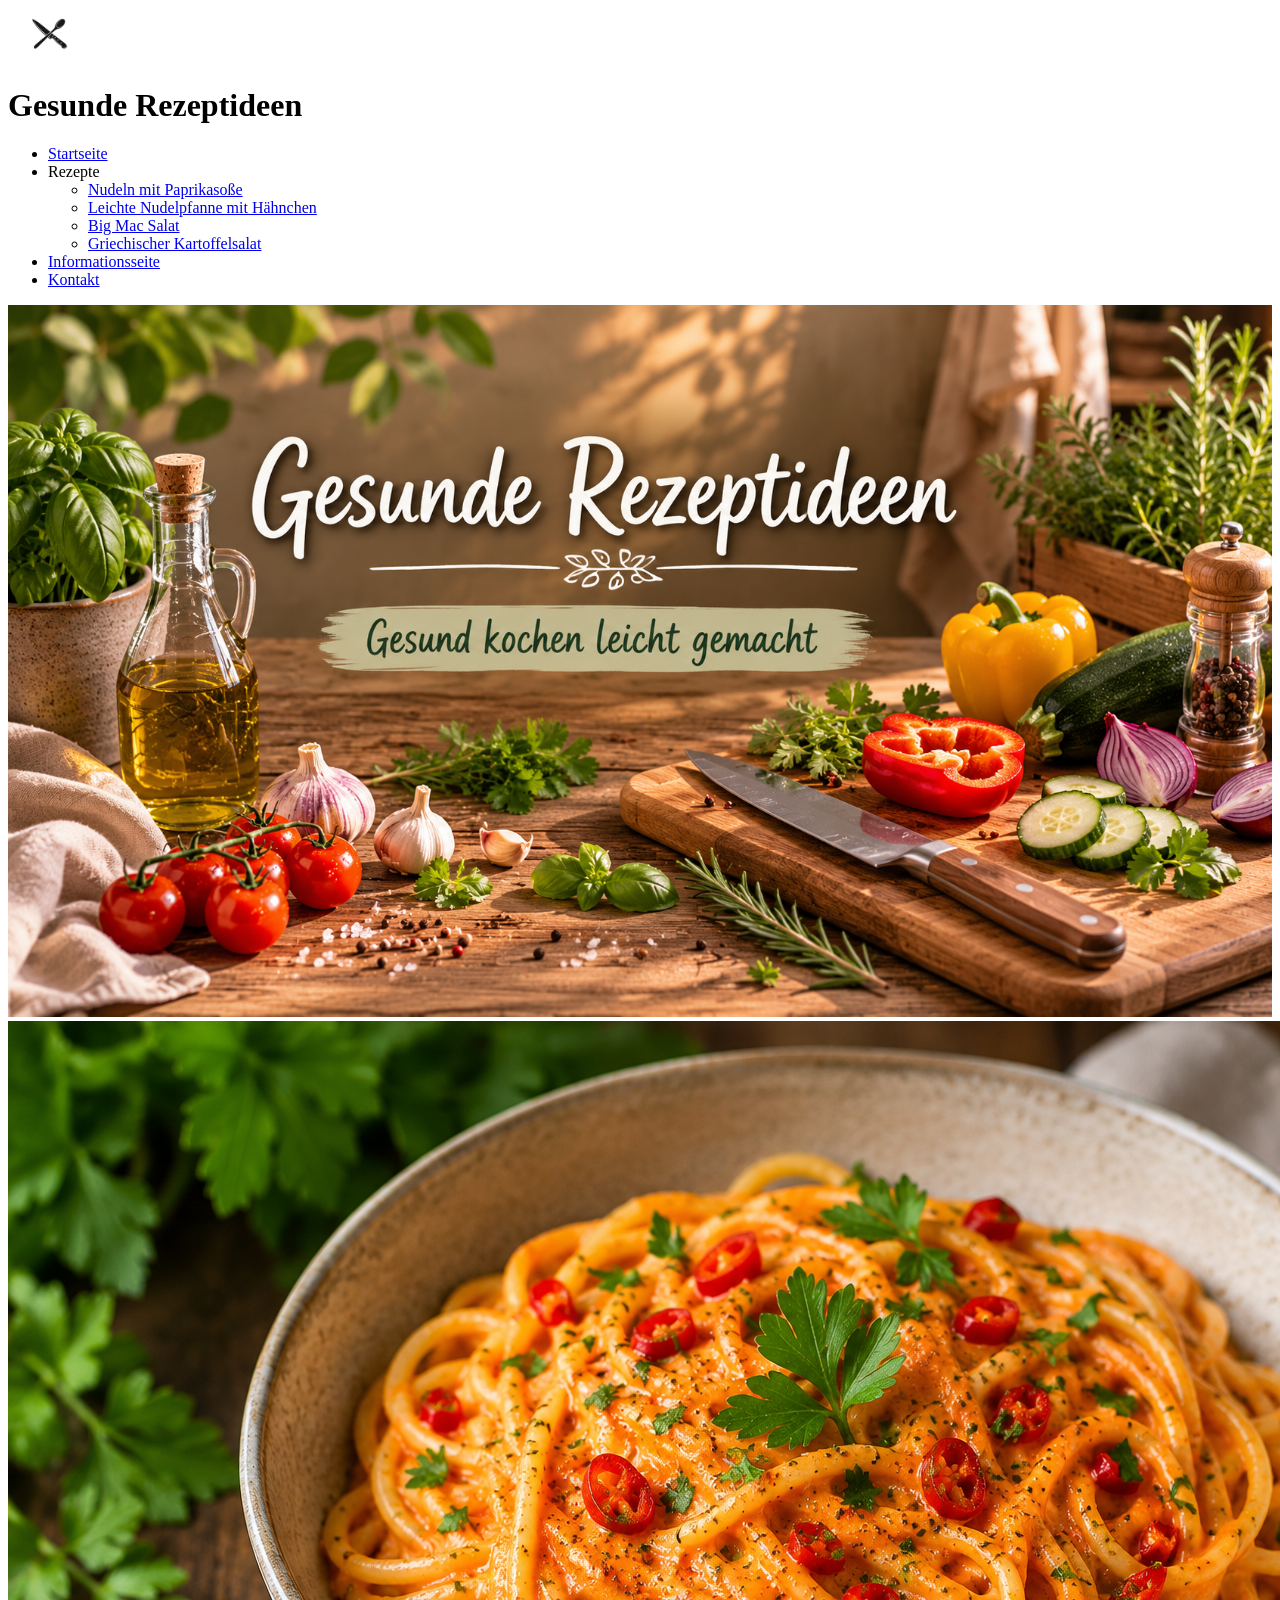
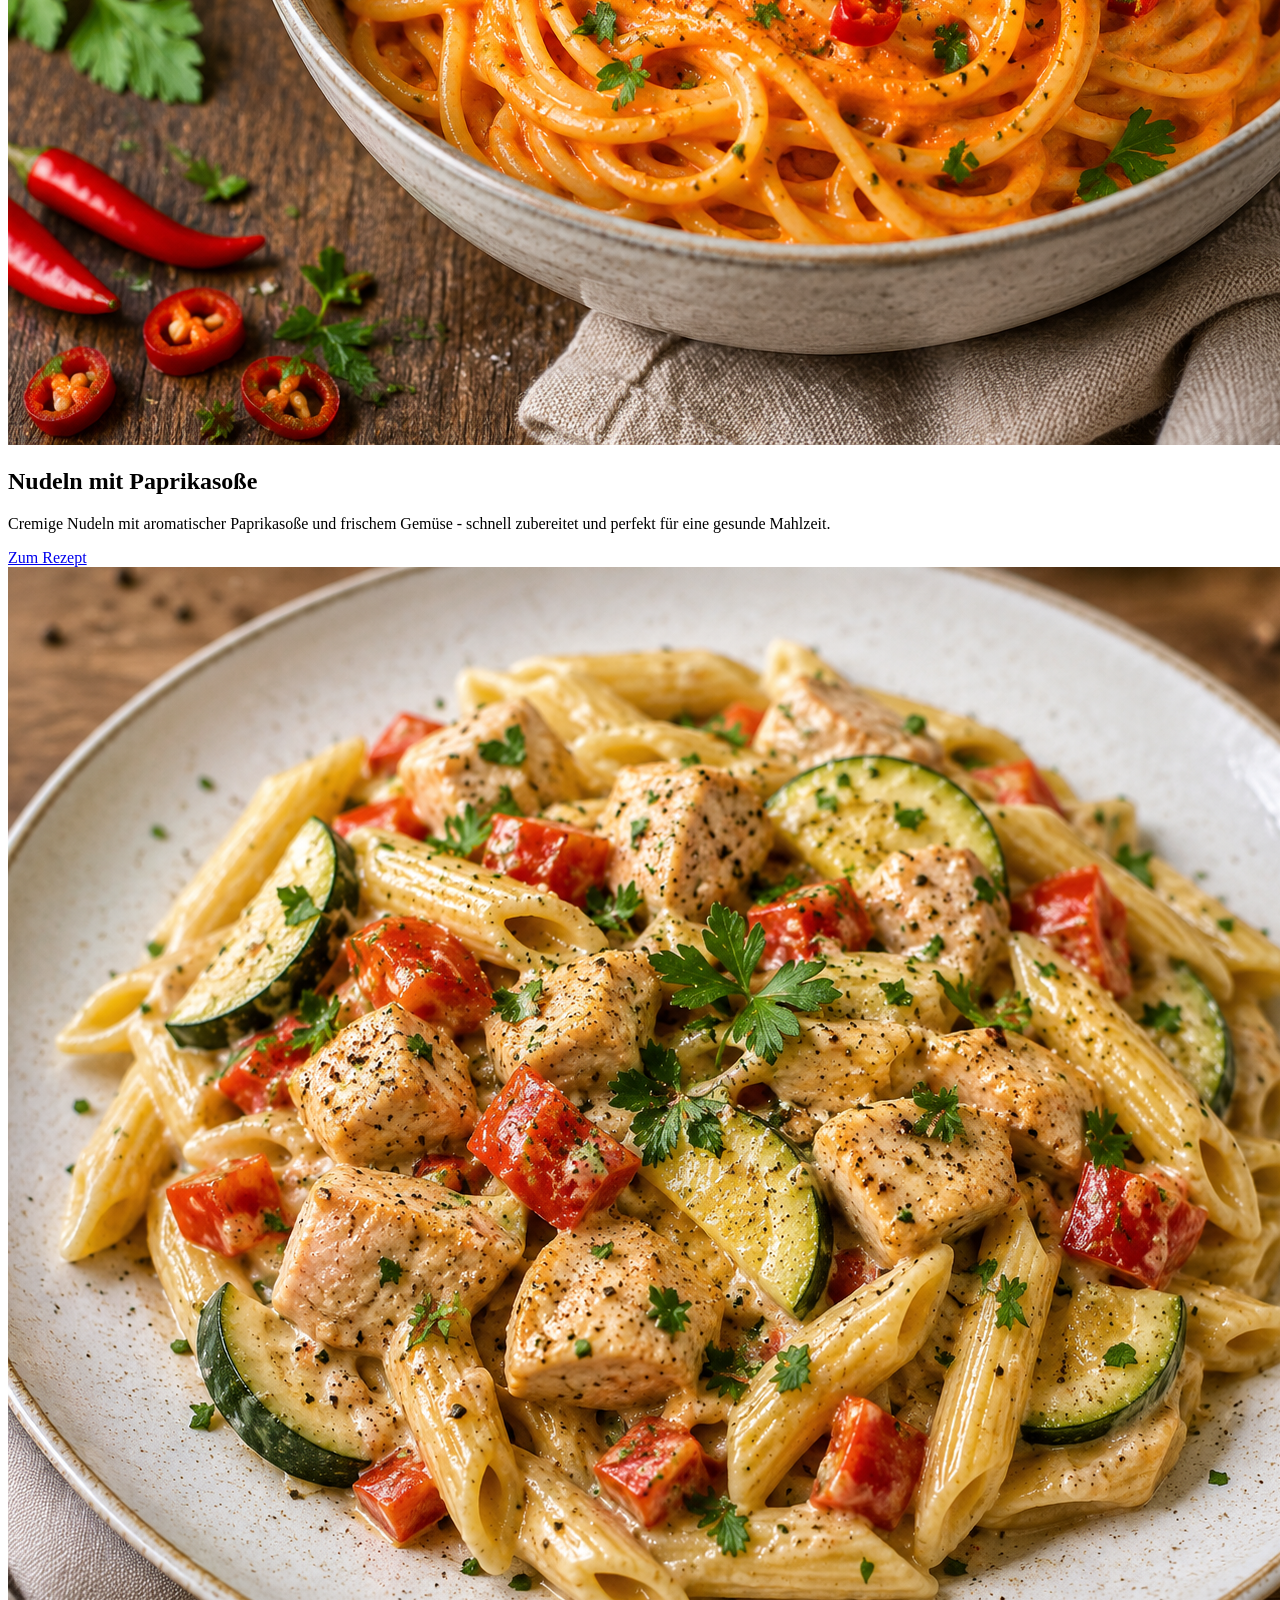
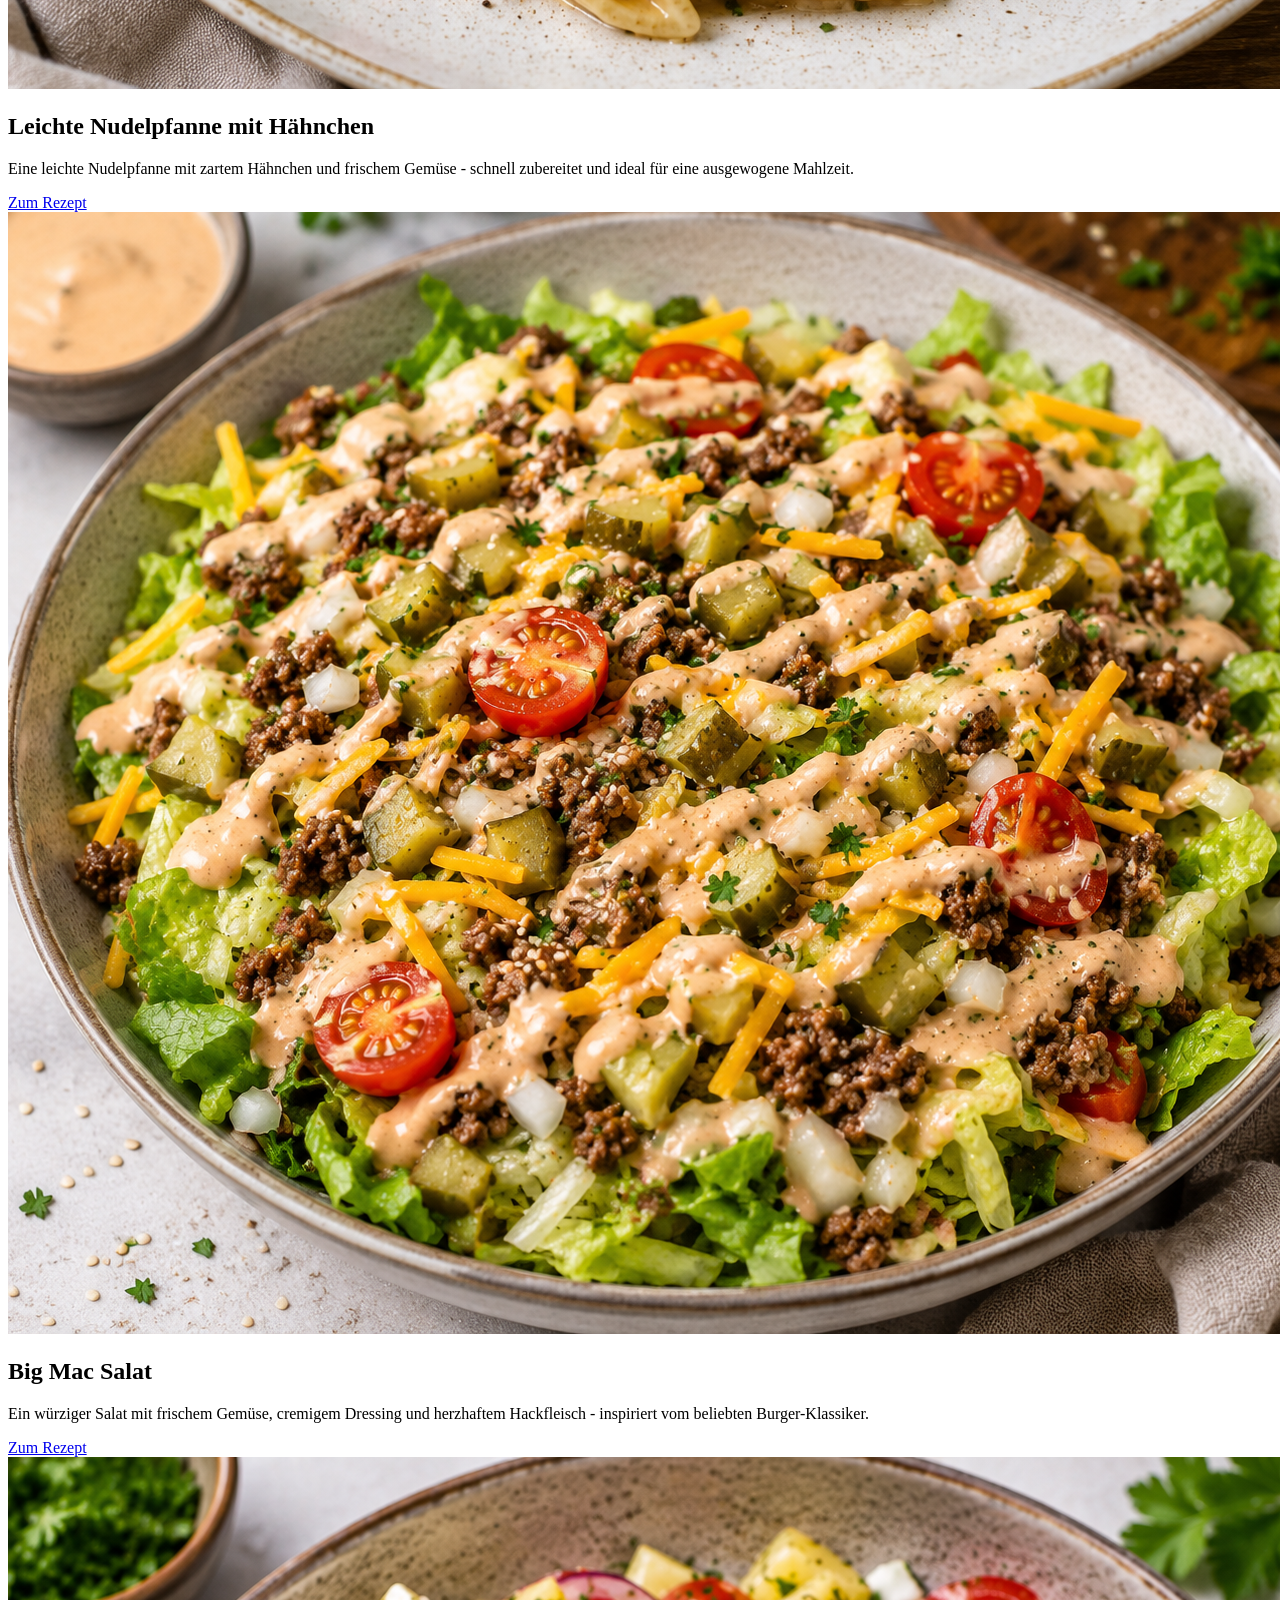
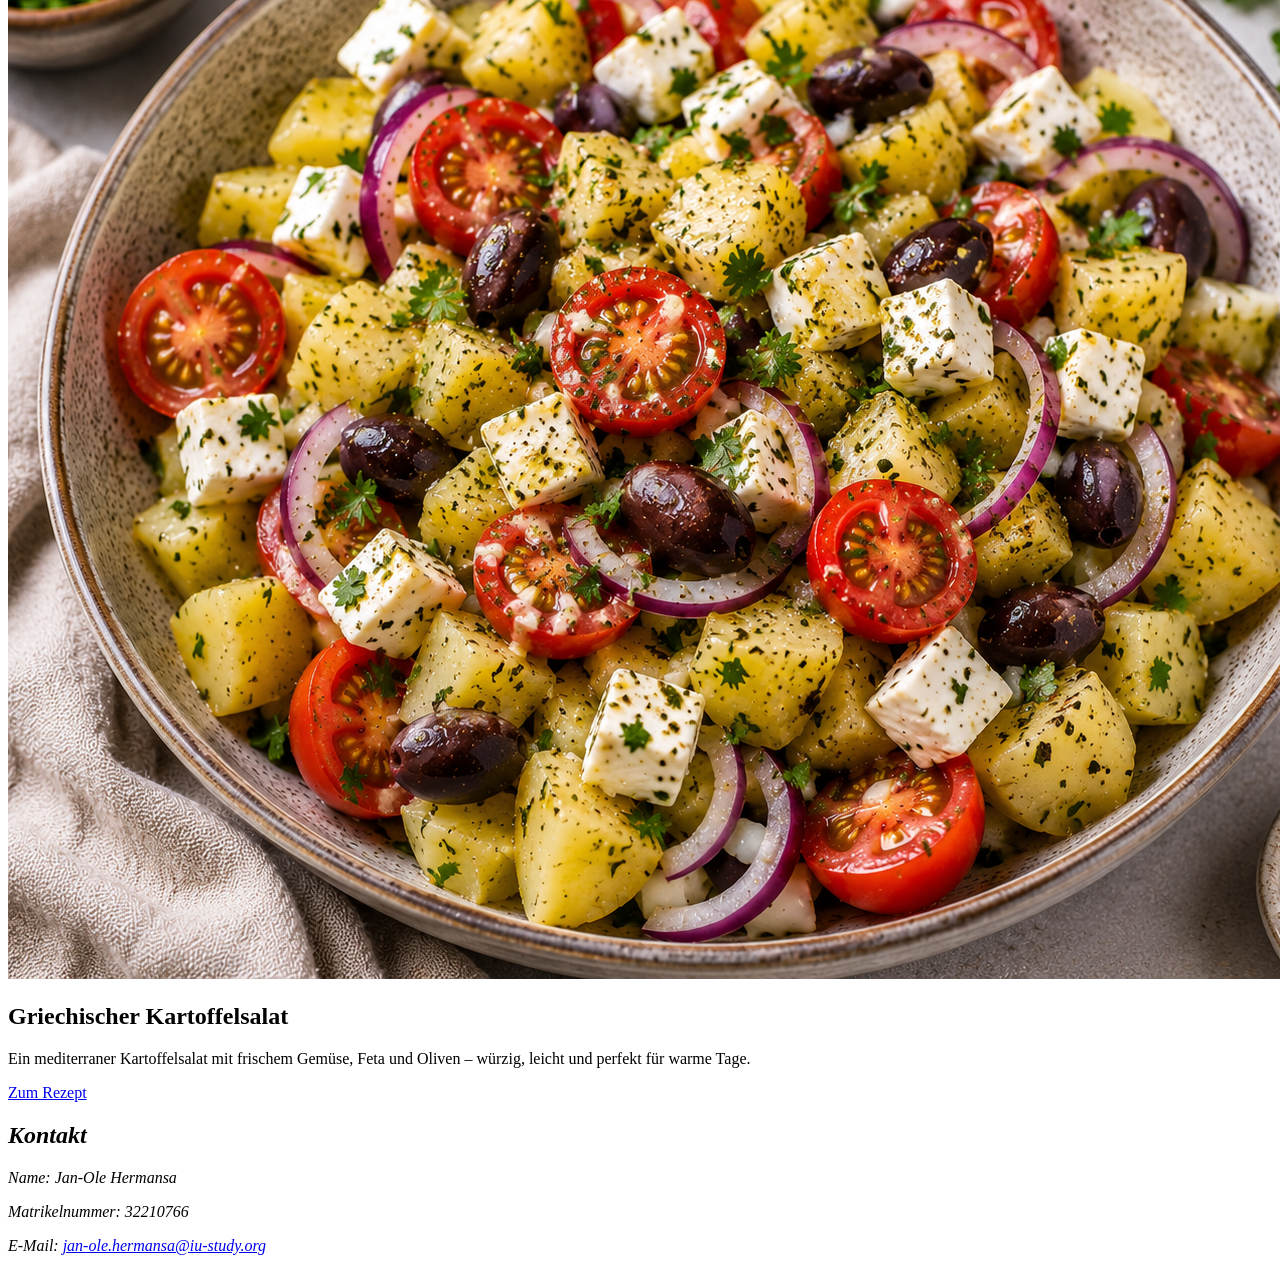
==== index.html @ 97a314fa "Add class "hero" to the hero section for improved styling" ====
<!DOCTYPE html>
<html lang="de">
<head>
    <meta charset="UTF-8">
    <meta name="viewport" content="width=device-width, initial-scale=1.0">
    <title>Gesunde Rezeptideen</title>
    <script src="js/script.js" defer></script>
</head>
<body>
    <header>
        
        
    </header>

    <main>
        <section class="hero">
            <img src="images/hero-image.png" alt="Banner Gesunde Rezeptideen" width="100%">
        </section>

        <section id="rezeptkarten">

            <article>
                <img src="images/rezeptbild_1.png" alt="Bild zu Nudeln mit Paprikasoße">
                <h2>Nudeln mit Paprikasoße</h2>

                <p>
                    Cremige Nudeln mit aromatischer Paprikasoße und frischem Gemüse - schnell zubereitet und perfekt für eine gesunde Mahlzeit.
                </p>

                <a href="../Rezeptseiten/rezept_1.html">
                    Zum Rezept
                </a>
            </article>

            <article>
                <img src="images/rezeptbild_2.png" alt="Bild zu Leichte Nudelpfanne mit Hähnchen">
                <h2>Leichte Nudelpfanne mit Hähnchen</h2>

                <p>
                    Eine leichte Nudelpfanne mit zartem Hähnchen und frischem Gemüse - schnell zubereitet und ideal für eine ausgewogene Mahlzeit.
                </p>

                <a href="../Rezeptseiten/rezept_2.html">
                    Zum Rezept
                </a>
            </article>

            <article>
                <img src="images/rezeptbild_3.png" alt="Bild zu Big Mac Salat">
                <h2>Big Mac Salat</h2>

                <p>
                    Ein würziger Salat mit frischem Gemüse, cremigem Dressing und herzhaftem Hackfleisch - inspiriert vom beliebten Burger-Klassiker.
                </p>

                <a href="../Rezeptseiten/rezept_3.html">
                    Zum Rezept
                </a>
            </article>

            <article>
                <img src="images/rezeptbild_4.png" alt="Bild zu Griechischer Kartoffelsalat">
                <h2>Griechischer Kartoffelsalat</h2>

                <p>
                    Ein mediterraner Kartoffelsalat mit frischem Gemüse, Feta und Oliven – würzig, leicht und perfekt für warme Tage.
                </p>

                <a href="../Rezeptseiten/rezept_4.html">
                    Zum Rezept
                </a>
            </article>
            
        </section>
    </main>

    <footer>
    </footer>
</body>
</html>
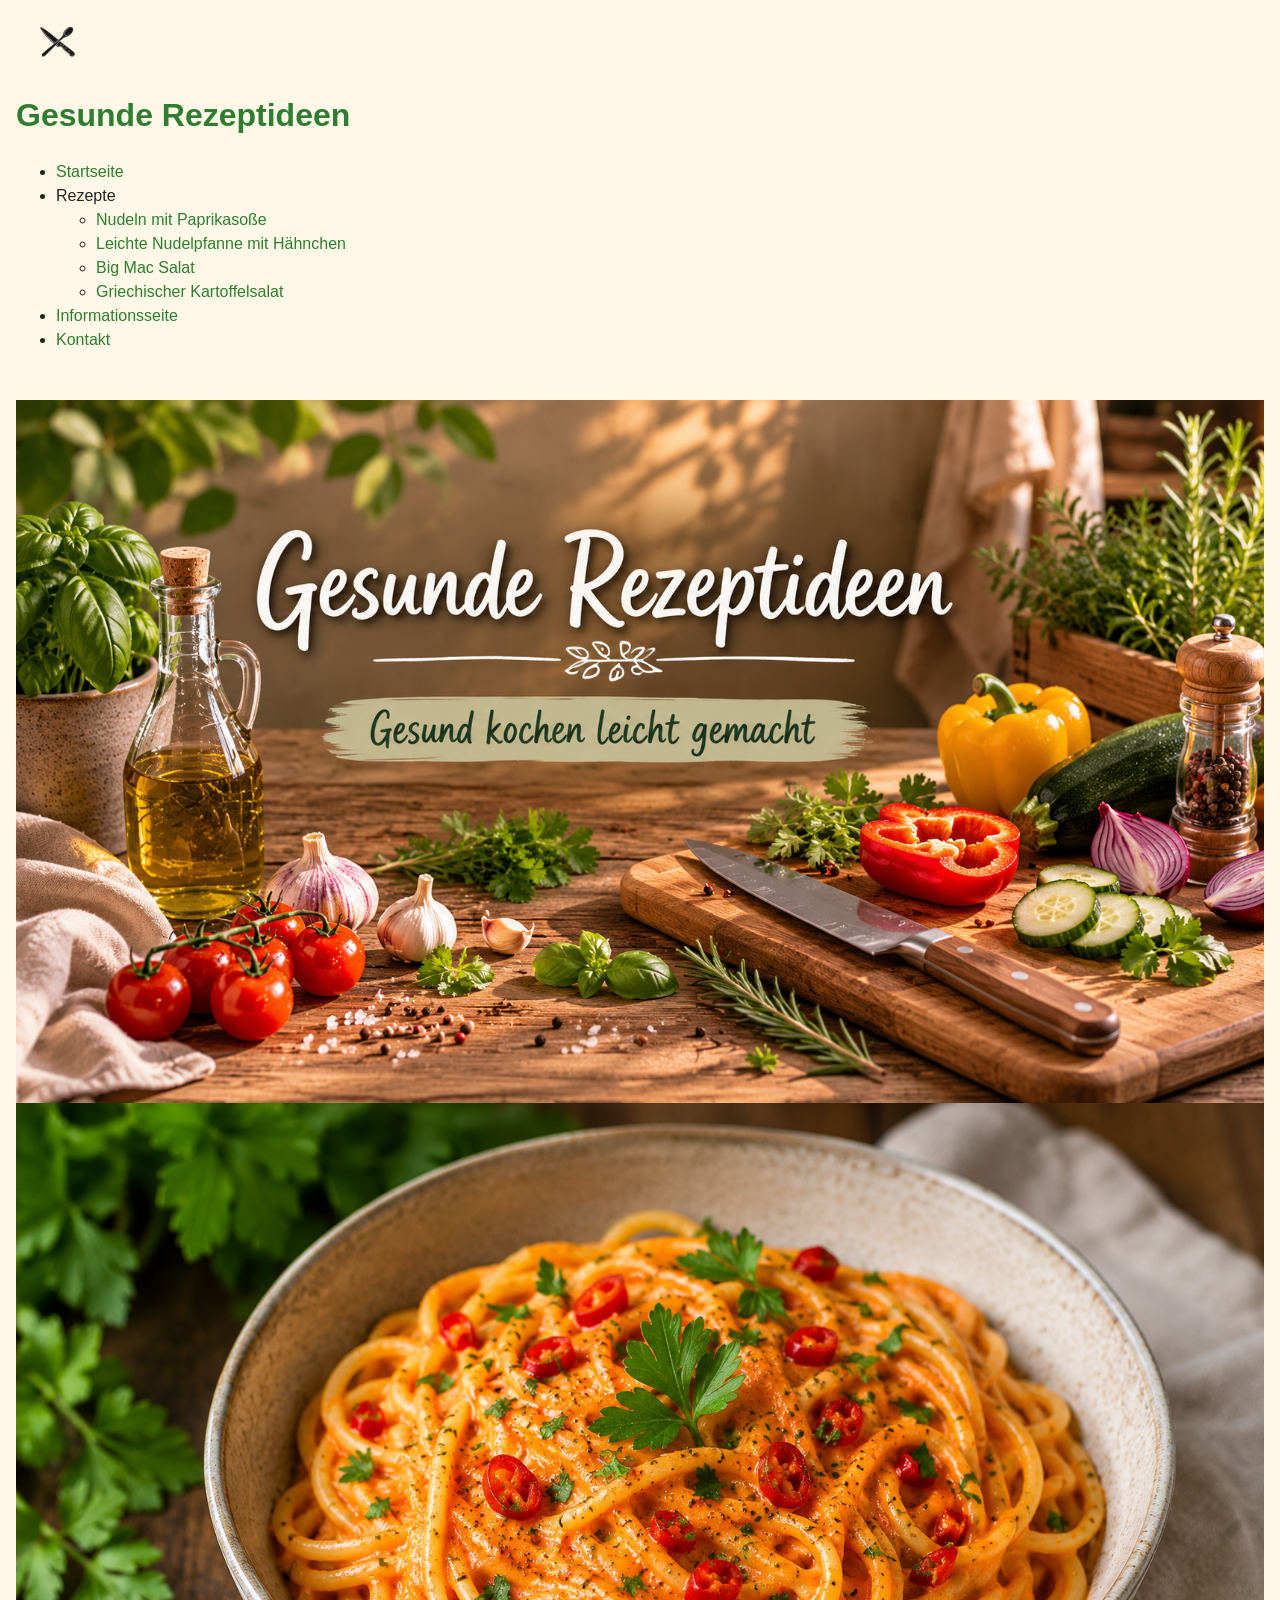
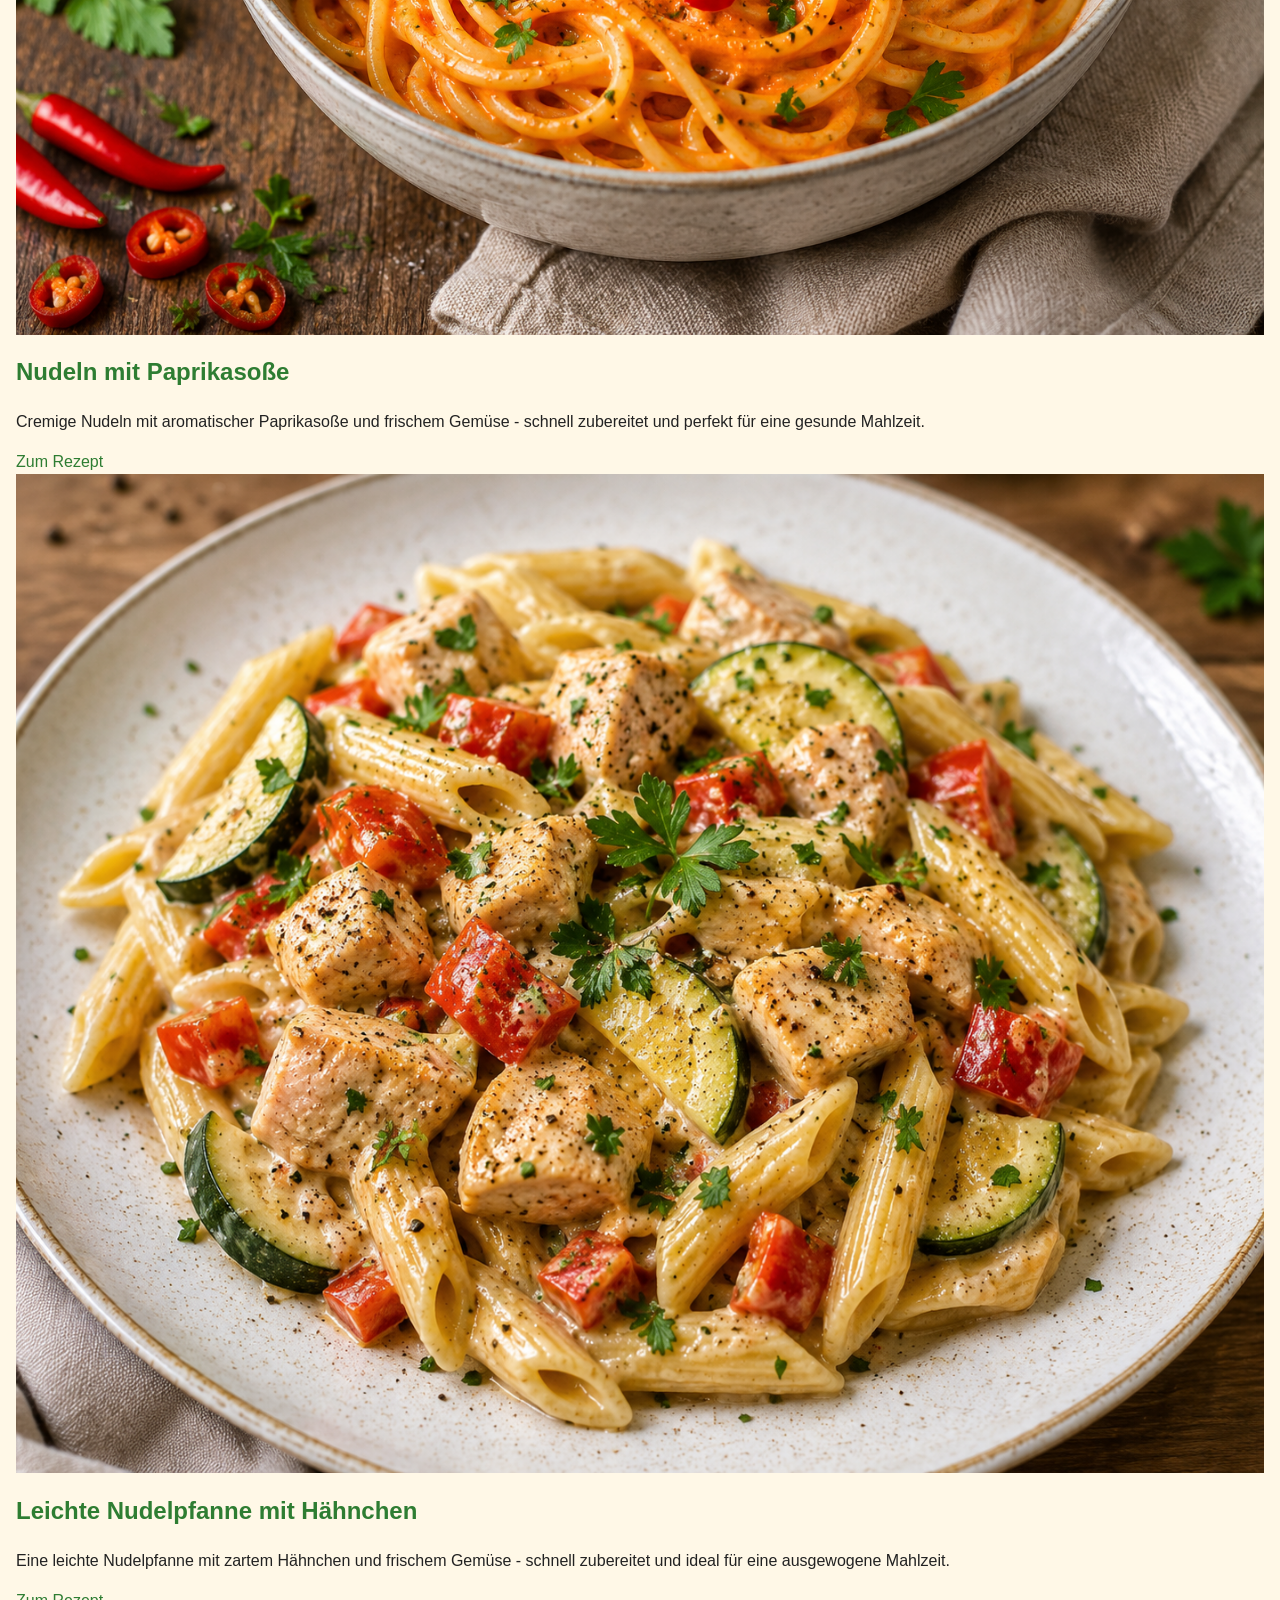
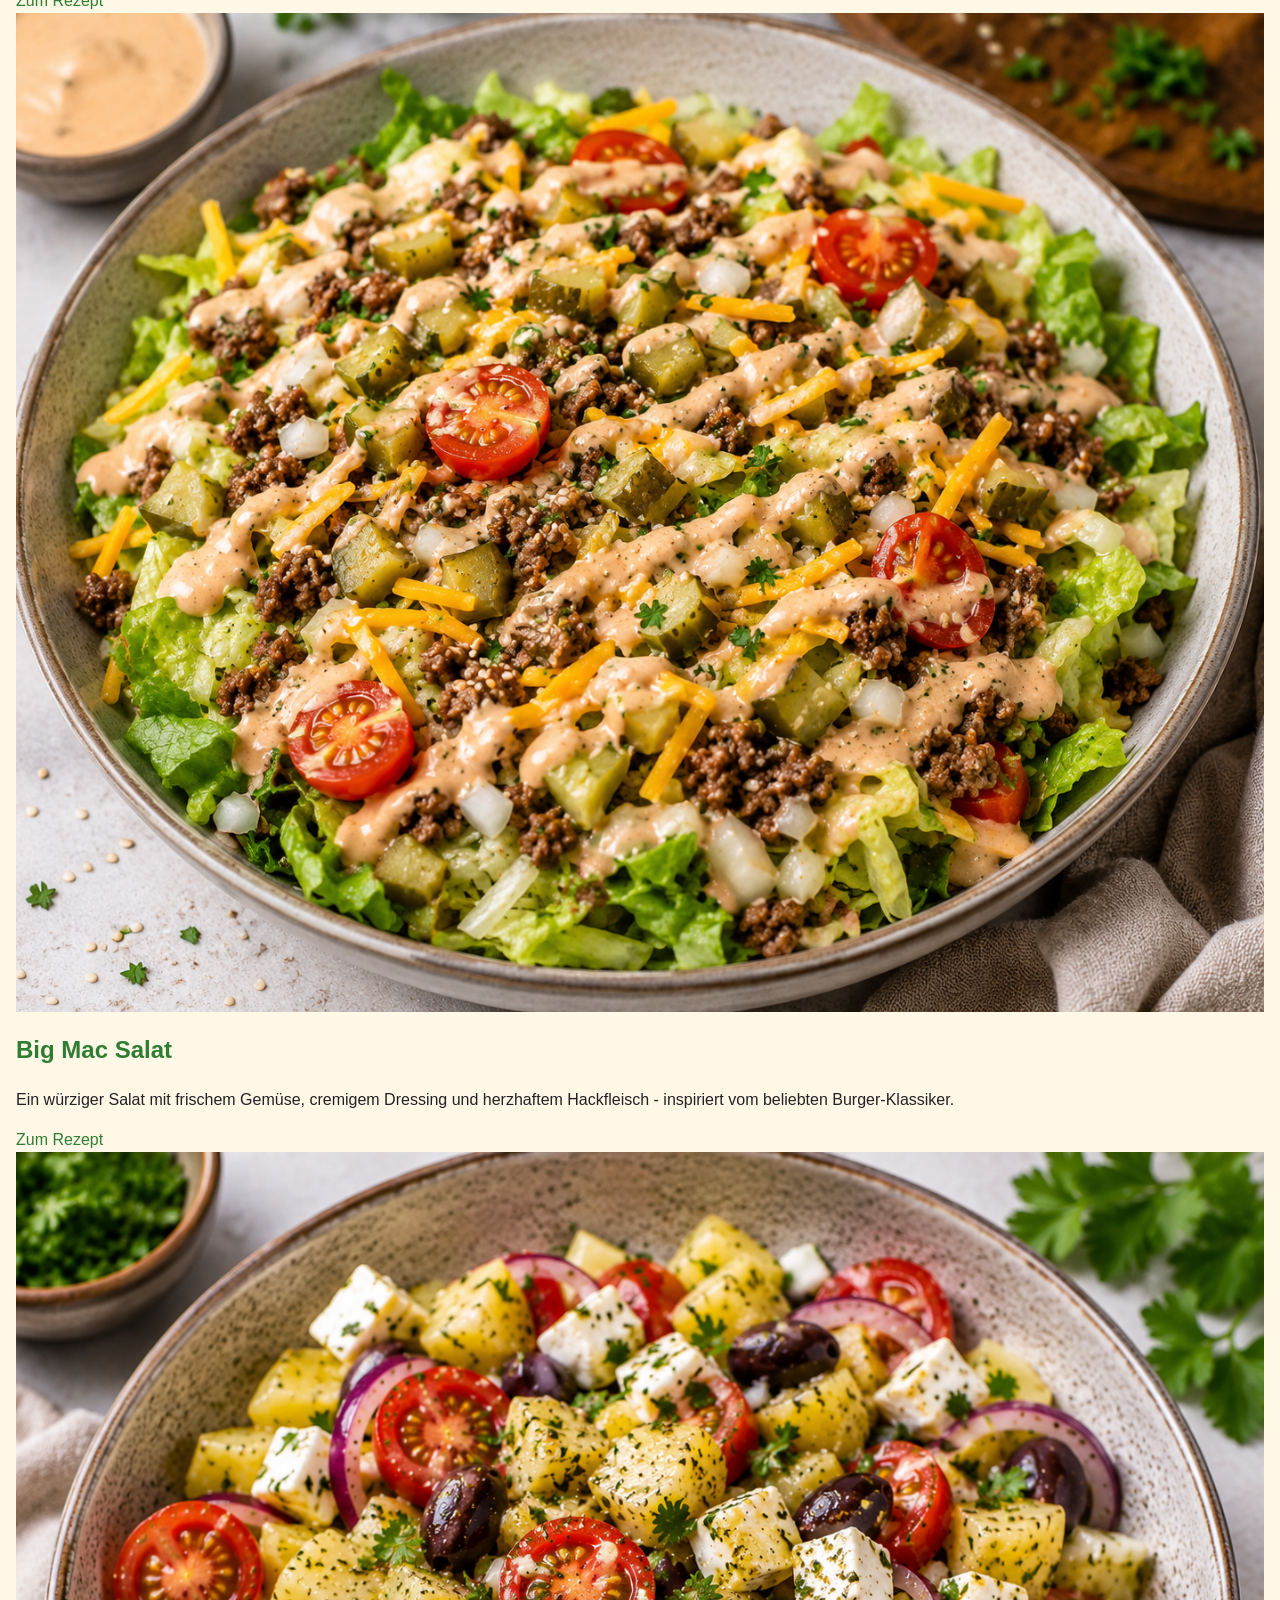
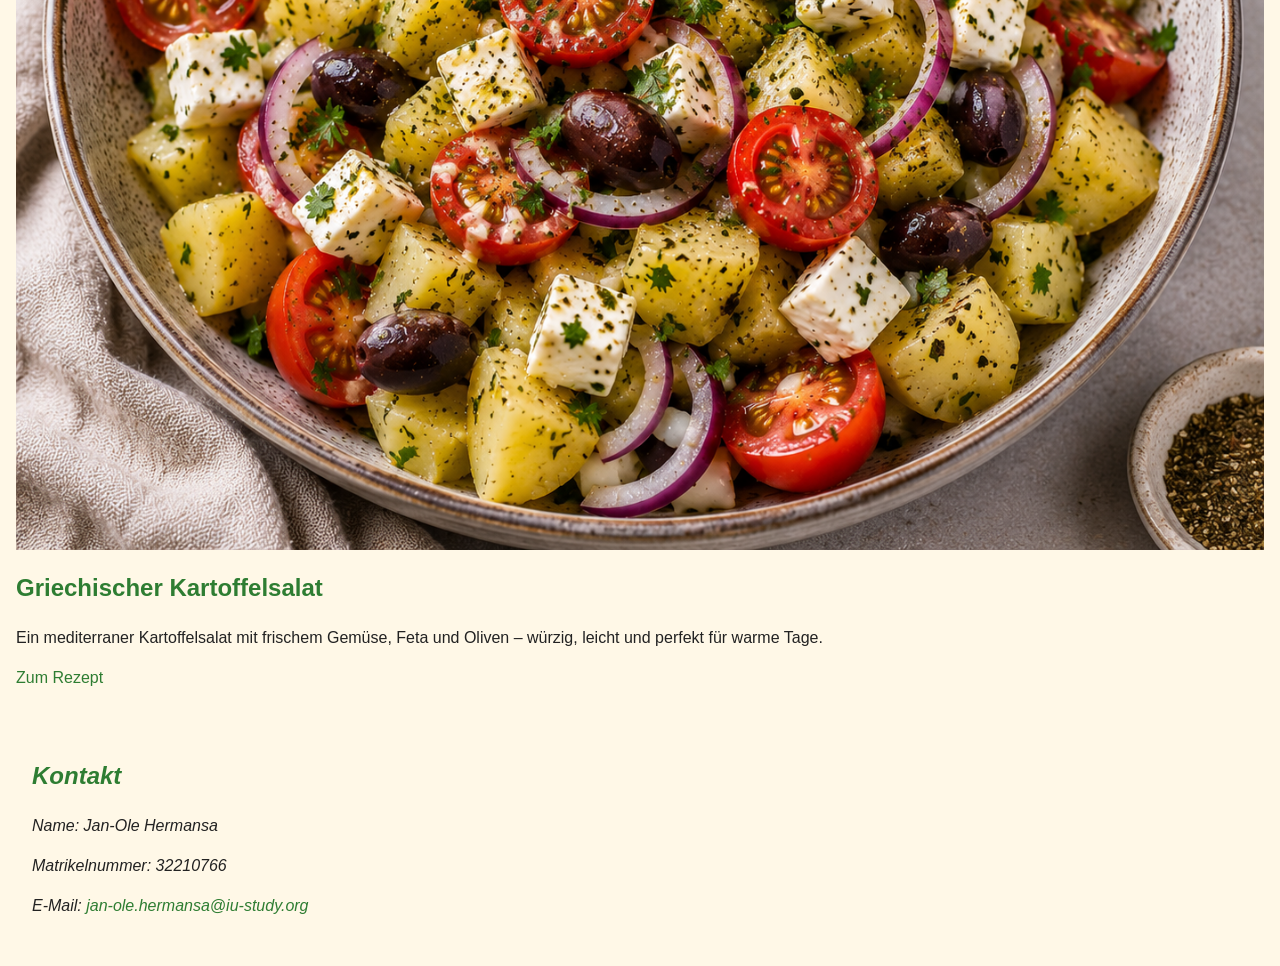
==== commit 52f2edc2: "Add missing stylesheet link to index.html" ====
--- a/index.html
+++ b/index.html
@@ -4,6 +4,7 @@
     <meta charset="UTF-8">
     <meta name="viewport" content="width=device-width, initial-scale=1.0">
     <title>Gesunde Rezeptideen</title>
+    <link rel="stylesheet" href="css/styles.css">
     <script src="js/script.js" defer></script>
 </head>
 <body>
@@ -17,9 +18,9 @@
             <img src="images/hero-image.png" alt="Banner Gesunde Rezeptideen" width="100%">
         </section>
 
-        <section id="rezeptkarten">
+        <section id="rezeptkarten" class="recipe-grid">
 
-            <article>
+            <article class="recipe-card">
                 <img src="images/rezeptbild_1.png" alt="Bild zu Nudeln mit Paprikasoße">
                 <h2>Nudeln mit Paprikasoße</h2>
 
@@ -27,12 +28,12 @@
                     Cremige Nudeln mit aromatischer Paprikasoße und frischem Gemüse - schnell zubereitet und perfekt für eine gesunde Mahlzeit.
                 </p>
 
-                <a href="../Rezeptseiten/rezept_1.html">
+                <a href="Rezeptseiten/rezept_1.html">
                     Zum Rezept
                 </a>
             </article>
 
-            <article>
+            <article class="recipe-card">
                 <img src="images/rezeptbild_2.png" alt="Bild zu Leichte Nudelpfanne mit Hähnchen">
                 <h2>Leichte Nudelpfanne mit Hähnchen</h2>
 
@@ -40,12 +41,12 @@
                     Eine leichte Nudelpfanne mit zartem Hähnchen und frischem Gemüse - schnell zubereitet und ideal für eine ausgewogene Mahlzeit.
                 </p>
 
-                <a href="../Rezeptseiten/rezept_2.html">
+                <a href="Rezeptseiten/rezept_2.html">
                     Zum Rezept
                 </a>
             </article>
 
-            <article>
+            <article class="recipe-card">
                 <img src="images/rezeptbild_3.png" alt="Bild zu Big Mac Salat">
                 <h2>Big Mac Salat</h2>
 
@@ -53,12 +54,12 @@
                     Ein würziger Salat mit frischem Gemüse, cremigem Dressing und herzhaftem Hackfleisch - inspiriert vom beliebten Burger-Klassiker.
                 </p>
 
-                <a href="../Rezeptseiten/rezept_3.html">
+                <a href="Rezeptseiten/rezept_3.html">
                     Zum Rezept
                 </a>
             </article>
 
-            <article>
+            <article class="recipe-card">
                 <img src="images/rezeptbild_4.png" alt="Bild zu Griechischer Kartoffelsalat">
                 <h2>Griechischer Kartoffelsalat</h2>
 
@@ -66,7 +67,7 @@
                     Ein mediterraner Kartoffelsalat mit frischem Gemüse, Feta und Oliven – würzig, leicht und perfekt für warme Tage.
                 </p>
 
-                <a href="../Rezeptseiten/rezept_4.html">
+                <a href="Rezeptseiten/rezept_4.html">
                     Zum Rezept
                 </a>
             </article>
--- a/css/styles.css
+++ b/css/styles.css
@@ -0,0 +1,46 @@
+/* Grundlayout*/
+
+* {
+    box-sizing: border-box;
+}
+
+body {
+    margin: 0;
+    font-family: Arial, sans-serif;
+    background-color: #FFF8E7;
+    color: #222;
+    line-height: 1.5;
+}
+
+/* Bilder */
+
+img {
+    max-width: 100%;
+    height: auto;
+    display: block;
+}
+
+/* Überschriften */
+h1, 
+h2, 
+h3 {
+    color: #2E7D32;
+}
+
+/* Links */
+
+a {
+    color: #2E7D32;
+    text-decoration: none;
+}
+
+a:hover {
+    text-decoration: none;
+}
+
+/* Inhaltsbereiche */
+header, 
+main,
+footer {
+    padding: 1rem;
+}
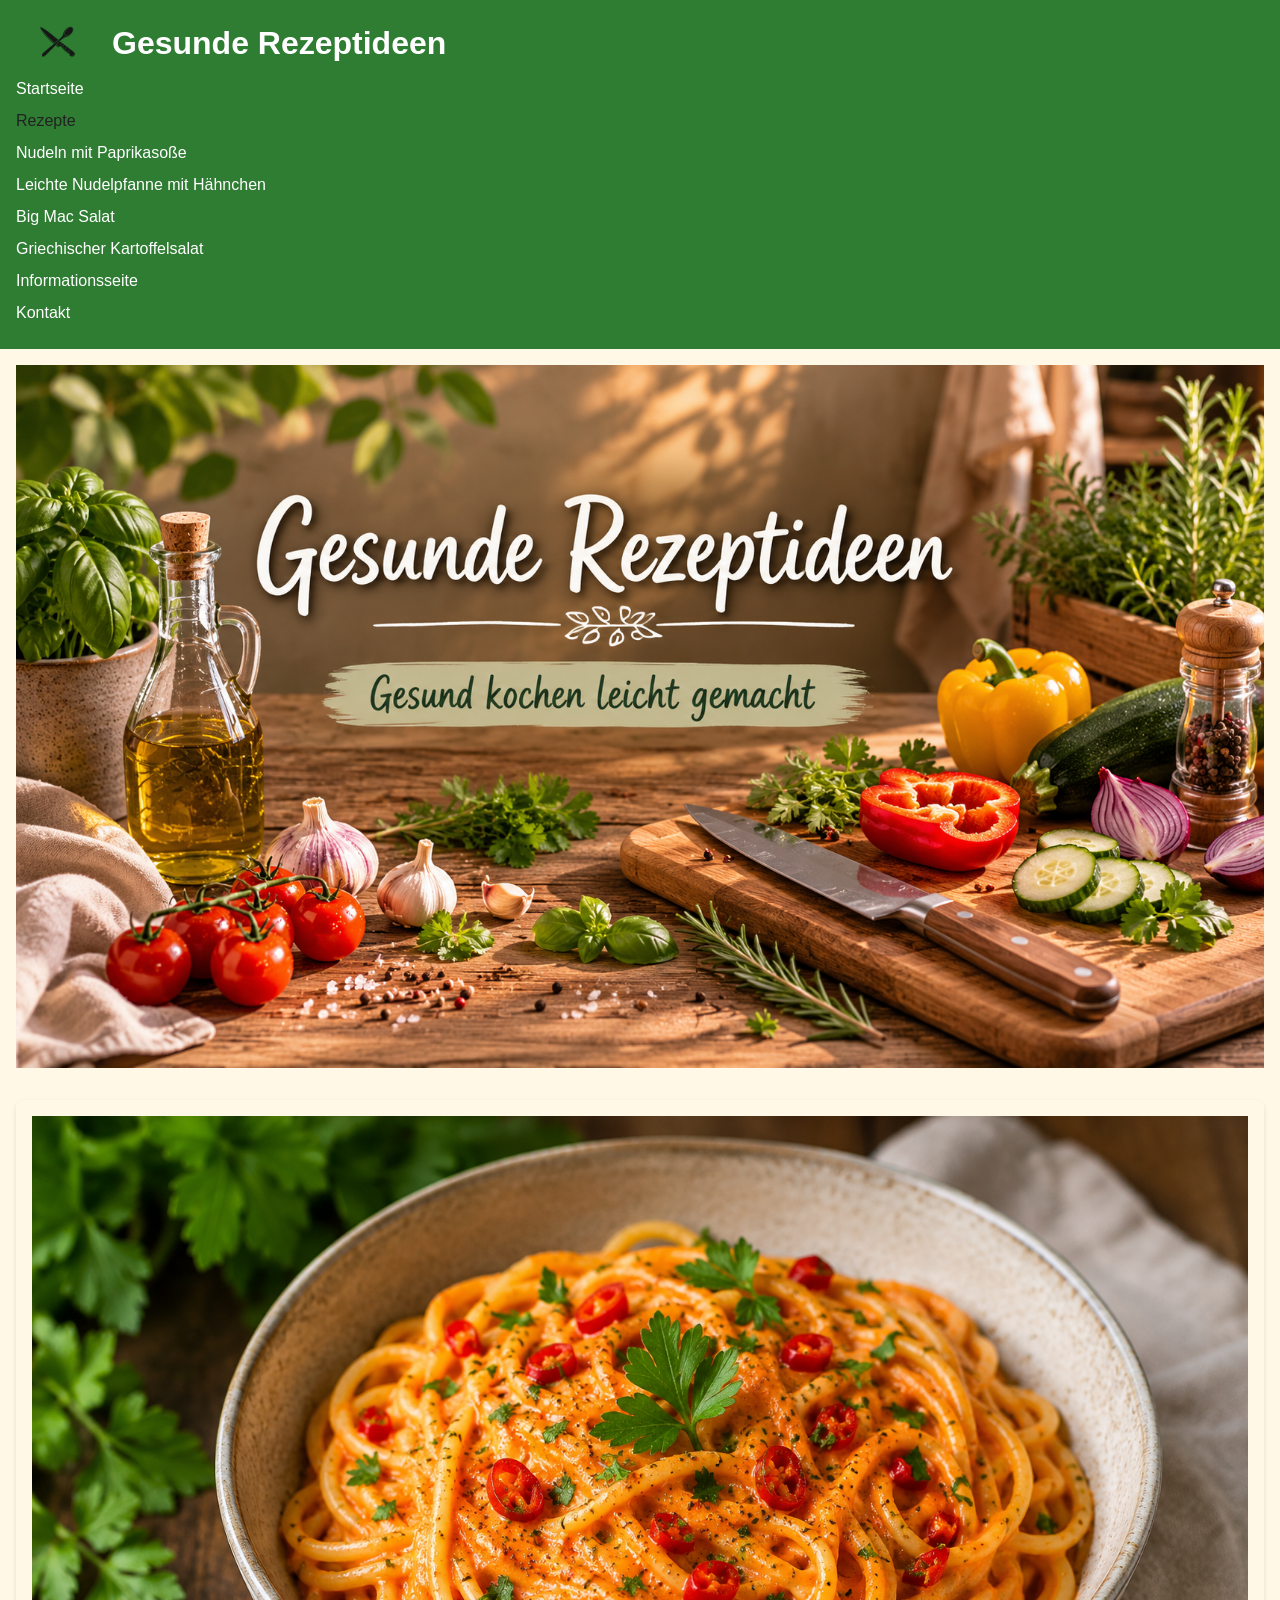
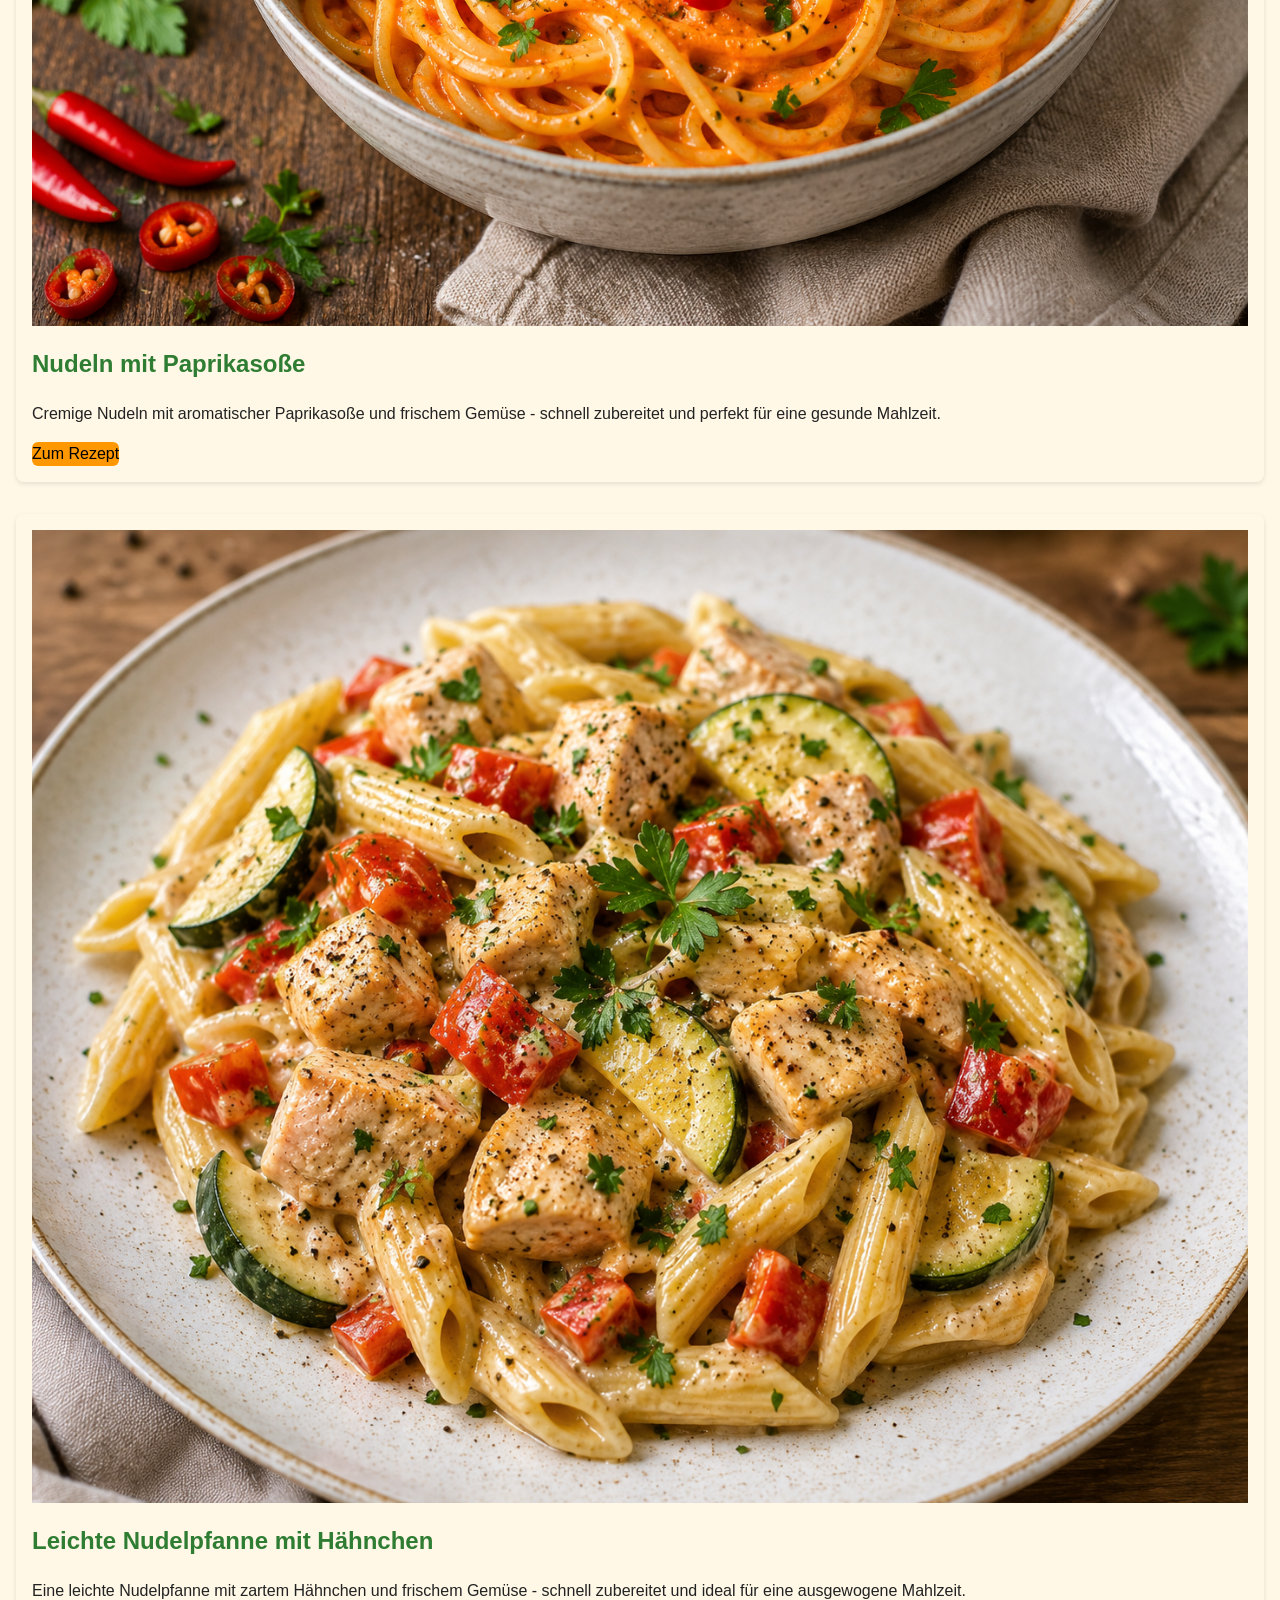
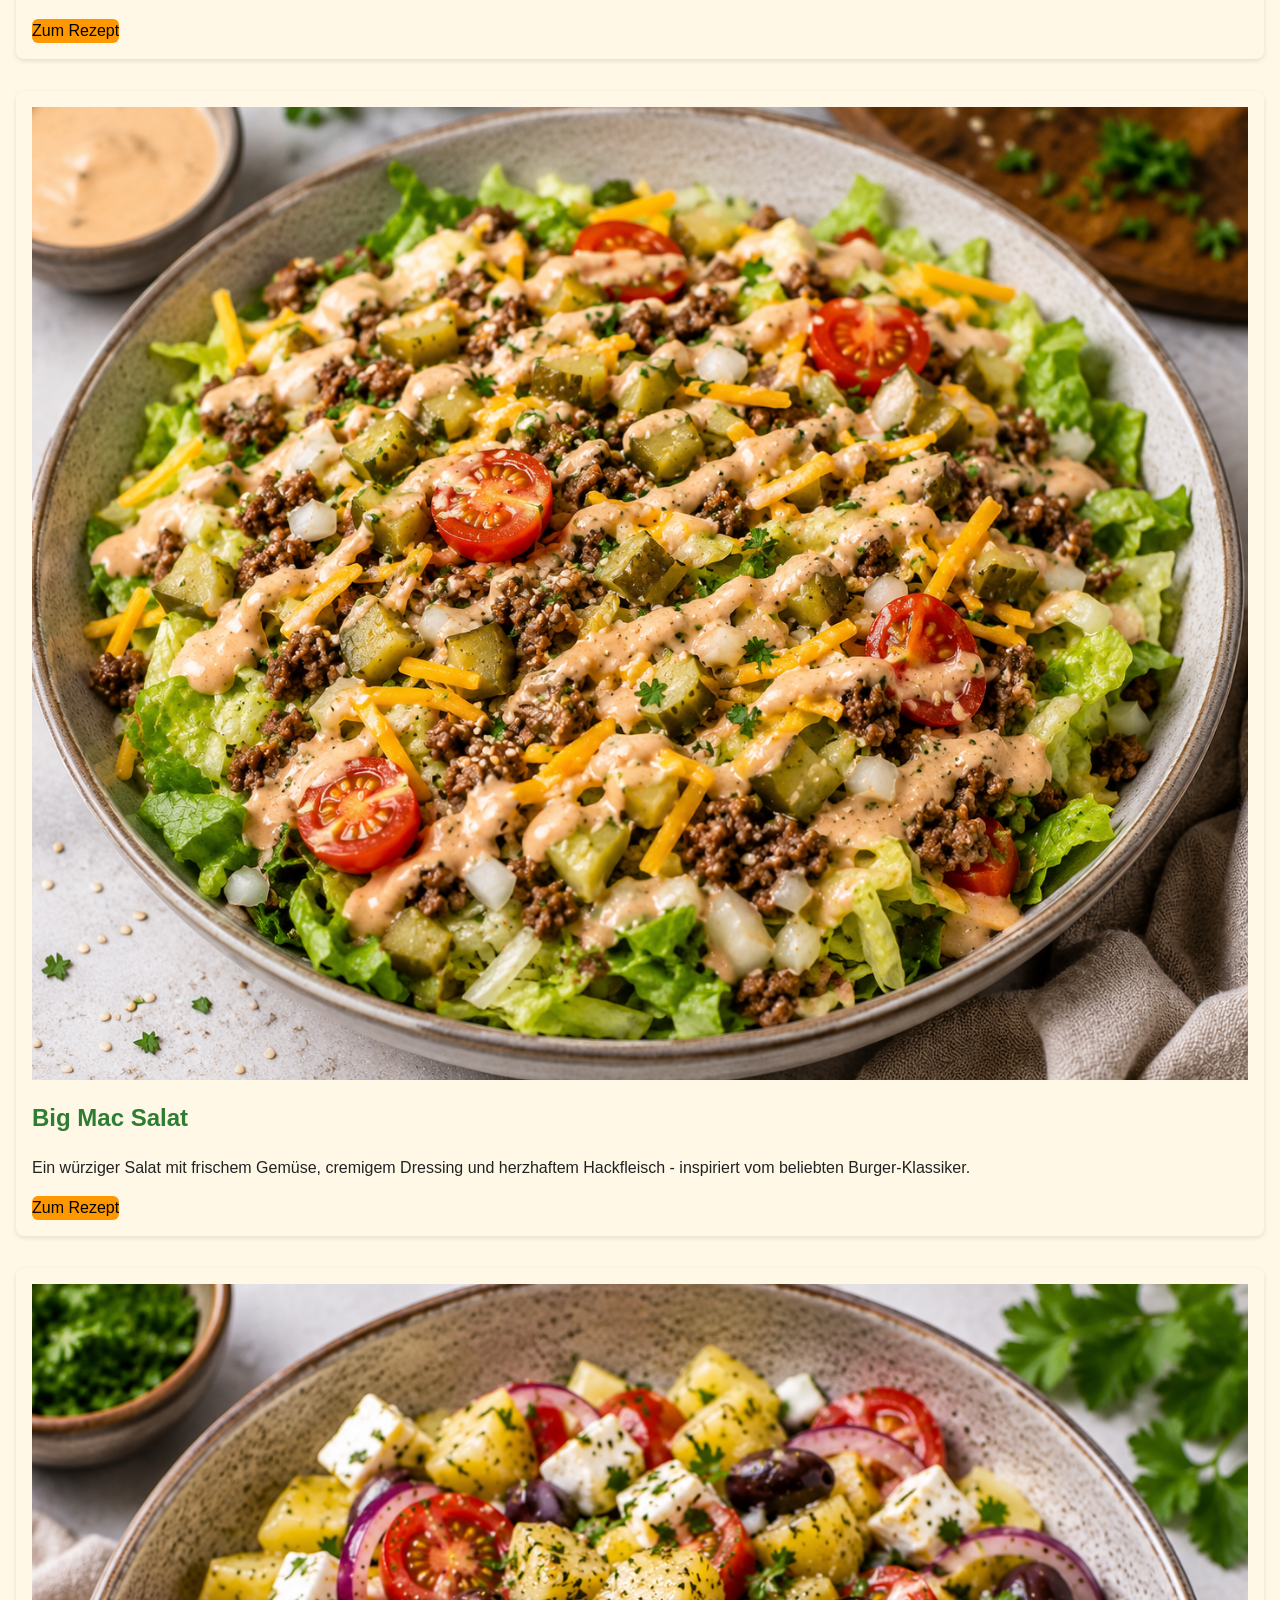
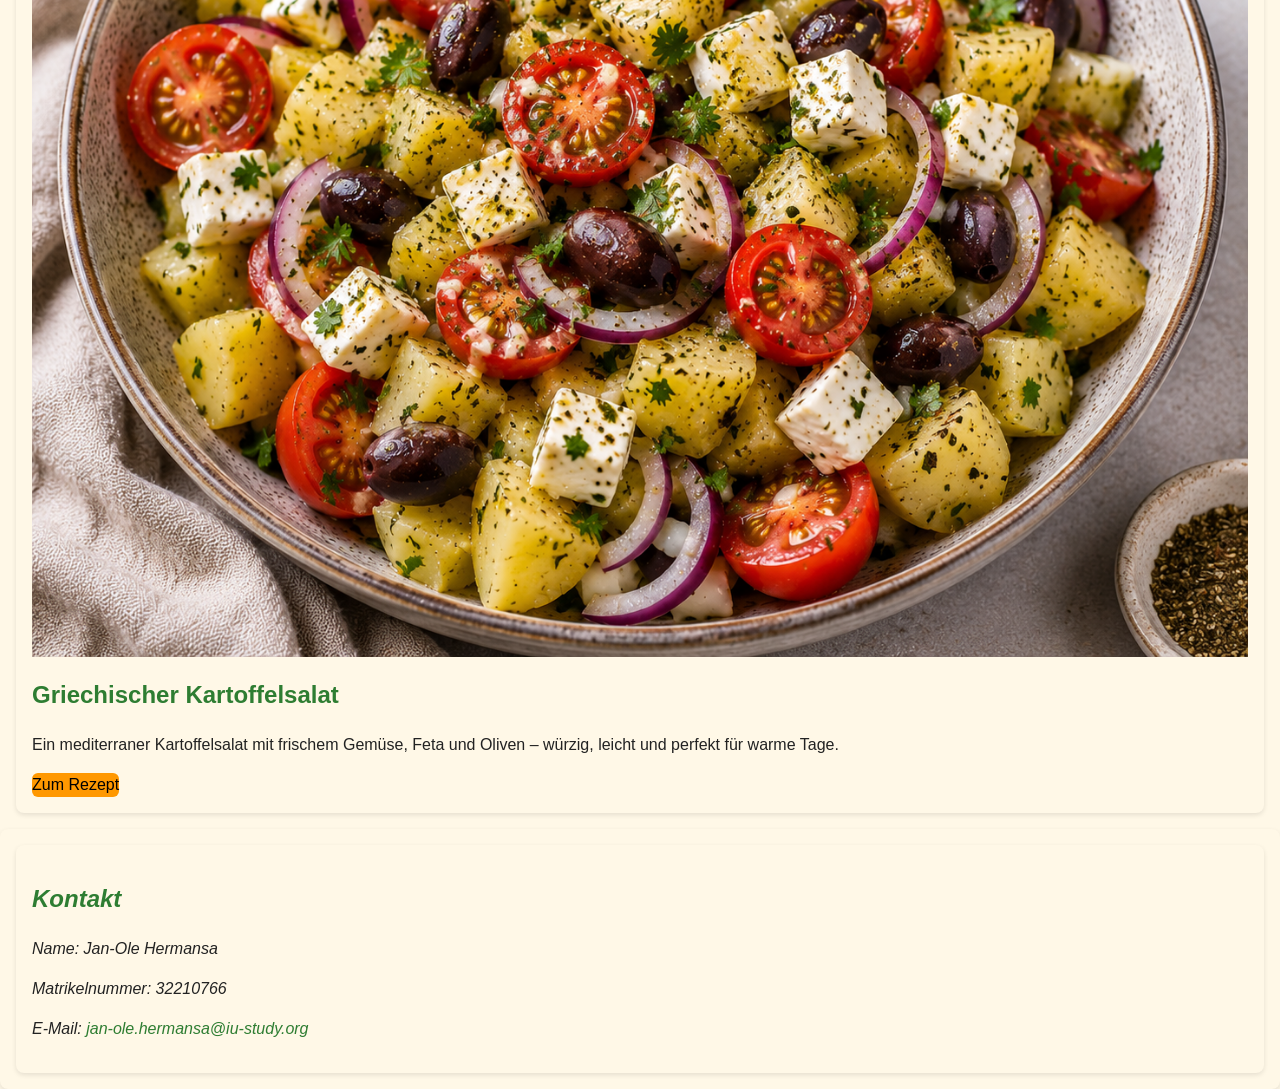
==== commit 32e34989: "Add class for recipe content" ====
--- a/index.html
+++ b/index.html
@@ -1,5 +1,6 @@
 <!DOCTYPE html>
 <html lang="de">
+
 <head>
     <meta charset="UTF-8">
     <meta name="viewport" content="width=device-width, initial-scale=1.0">
@@ -7,10 +8,11 @@
     <link rel="stylesheet" href="css/styles.css">
     <script src="js/script.js" defer></script>
 </head>
+
 <body>
     <header>
-        
-        
+
+
     </header>
 
     <main>
@@ -22,60 +24,78 @@
 
             <article class="recipe-card">
                 <img src="images/rezeptbild_1.png" alt="Bild zu Nudeln mit Paprikasoße">
-                <h2>Nudeln mit Paprikasoße</h2>
 
-                <p>
-                    Cremige Nudeln mit aromatischer Paprikasoße und frischem Gemüse - schnell zubereitet und perfekt für eine gesunde Mahlzeit.
-                </p>
+                <div class="recipe-content">
+                    <h2>Nudeln mit Paprikasoße</h2>
 
-                <a href="Rezeptseiten/rezept_1.html">
-                    Zum Rezept
-                </a>
+                    <p>
+                        Cremige Nudeln mit aromatischer Paprikasoße und frischem Gemüse - schnell zubereitet und perfekt
+                        für eine gesunde Mahlzeit.
+                    </p>
+
+                    <a href="Rezeptseiten/rezept_1.html">
+                        Zum Rezept
+                    </a>
+                </div>
+
             </article>
 
             <article class="recipe-card">
                 <img src="images/rezeptbild_2.png" alt="Bild zu Leichte Nudelpfanne mit Hähnchen">
-                <h2>Leichte Nudelpfanne mit Hähnchen</h2>
+                <div class="recipe-content">
+                    <h2>Leichte Nudelpfanne mit Hähnchen</h2>
 
-                <p>
-                    Eine leichte Nudelpfanne mit zartem Hähnchen und frischem Gemüse - schnell zubereitet und ideal für eine ausgewogene Mahlzeit.
-                </p>
+                    <p>
+                        Eine leichte Nudelpfanne mit zartem Hähnchen und frischem Gemüse - schnell zubereitet und ideal
+                        für
+                        eine ausgewogene Mahlzeit.
+                    </p>
 
-                <a href="Rezeptseiten/rezept_2.html">
-                    Zum Rezept
-                </a>
+                    <a href="Rezeptseiten/rezept_2.html">
+                        Zum Rezept
+                    </a>
+                </div>
             </article>
 
             <article class="recipe-card">
                 <img src="images/rezeptbild_3.png" alt="Bild zu Big Mac Salat">
-                <h2>Big Mac Salat</h2>
+                <div class="recipe-content">
+                    <h2>Big Mac Salat</h2>
 
-                <p>
-                    Ein würziger Salat mit frischem Gemüse, cremigem Dressing und herzhaftem Hackfleisch - inspiriert vom beliebten Burger-Klassiker.
-                </p>
+                    <p>
+                        Ein würziger Salat mit frischem Gemüse, cremigem Dressing und herzhaftem Hackfleisch -
+                        inspiriert
+                        vom beliebten Burger-Klassiker.
+                    </p>
 
-                <a href="Rezeptseiten/rezept_3.html">
-                    Zum Rezept
-                </a>
+                    <a href="Rezeptseiten/rezept_3.html">
+                        Zum Rezept
+                    </a>
+                </div>
             </article>
 
             <article class="recipe-card">
                 <img src="images/rezeptbild_4.png" alt="Bild zu Griechischer Kartoffelsalat">
-                <h2>Griechischer Kartoffelsalat</h2>
+                <div class="recipe-content">
+                    <h2>Griechischer Kartoffelsalat</h2>
 
-                <p>
-                    Ein mediterraner Kartoffelsalat mit frischem Gemüse, Feta und Oliven – würzig, leicht und perfekt für warme Tage.
-                </p>
+                    <p>
+                        Ein mediterraner Kartoffelsalat mit frischem Gemüse, Feta und Oliven – würzig, leicht und
+                        perfekt
+                        für warme Tage.
+                    </p>
 
-                <a href="Rezeptseiten/rezept_4.html">
-                    Zum Rezept
-                </a>
+                    <a href="Rezeptseiten/rezept_4.html">
+                        Zum Rezept
+                    </a>
+                </div>
             </article>
-            
+
         </section>
     </main>
 
     <footer>
     </footer>
 </body>
+
 </html>
--- a/css/styles.css
+++ b/css/styles.css
@@ -1,4 +1,4 @@
-/* Grundlayout*/
+/* Grundlayout: mobile first*/
 
 * {
     box-sizing: border-box;
@@ -12,6 +12,103 @@
     line-height: 1.5;
 }
 
+/* Header */
+
+header {
+    background-color: #2E7D32;
+    padding: 1rem;
+}
+
+.site-branding {
+    display: flex;
+    align-items: center;
+    gap: 1rem;
+}
+
+.logo {
+    width: 80px;
+    height: auto;
+}
+
+header h1 {
+    color: white;
+    margin: 0;
+}
+
+/* Navigation */
+
+.main-navigation ul {
+    list-style: none;
+    padding: 0;
+    margin: 0;
+}
+
+.main-navigation li {
+    margin: 0.5rem 0;
+}
+
+.main-navigation a {
+    color: white;
+    text-decoration: none;
+}
+
+/* Hero-Bereich */
+
+.hero {
+    margin-bottom: 2rem;
+}
+
+.hero img {
+    width: 100%;
+    height: auto;
+}
+
+/* Rezeptkarten */
+
+.recipe-grid {
+    display: grid;
+    gap: 2rem;
+}
+
+.recipe-card {
+    background-color: #FFF8E7;
+    padding: 1rem;
+    border-radius: 8px;
+    box-shadow: 0 2px 5px rgba(0,0,0,0.1);
+}
+
+.recipe-card img {
+    width: 100%;
+    height: auto;
+}
+
+.recipe-card h2 {
+    color: #2E7D32
+}
+
+.recipe-card a {
+    display: inline-block;
+    background-color: #FF9800;
+    color: black;
+    padding: 0.75rem 1 rem;
+    border-radius: 6px;
+}
+
+/* Footer */
+
+footer {
+    background-color: #FFF8E7;
+    padding: 1rem;
+    border-radius: 8px;
+    box-shadow: 0 2px 5px rgba(0,0,0,0.1);
+}
+
+footer h2 {
+    color:#2E7D32
+}
+
+
+
 /* Bilder */
 
 img {
@@ -21,8 +118,8 @@
 }
 
 /* Überschriften */
-h1, 
-h2, 
+
+
 h3 {
     color: #2E7D32;
 }
@@ -39,8 +136,9 @@
 }
 
 /* Inhaltsbereiche */
-header, 
-main,
-footer {
+
+main {
     padding: 1rem;
-}+}
+
+
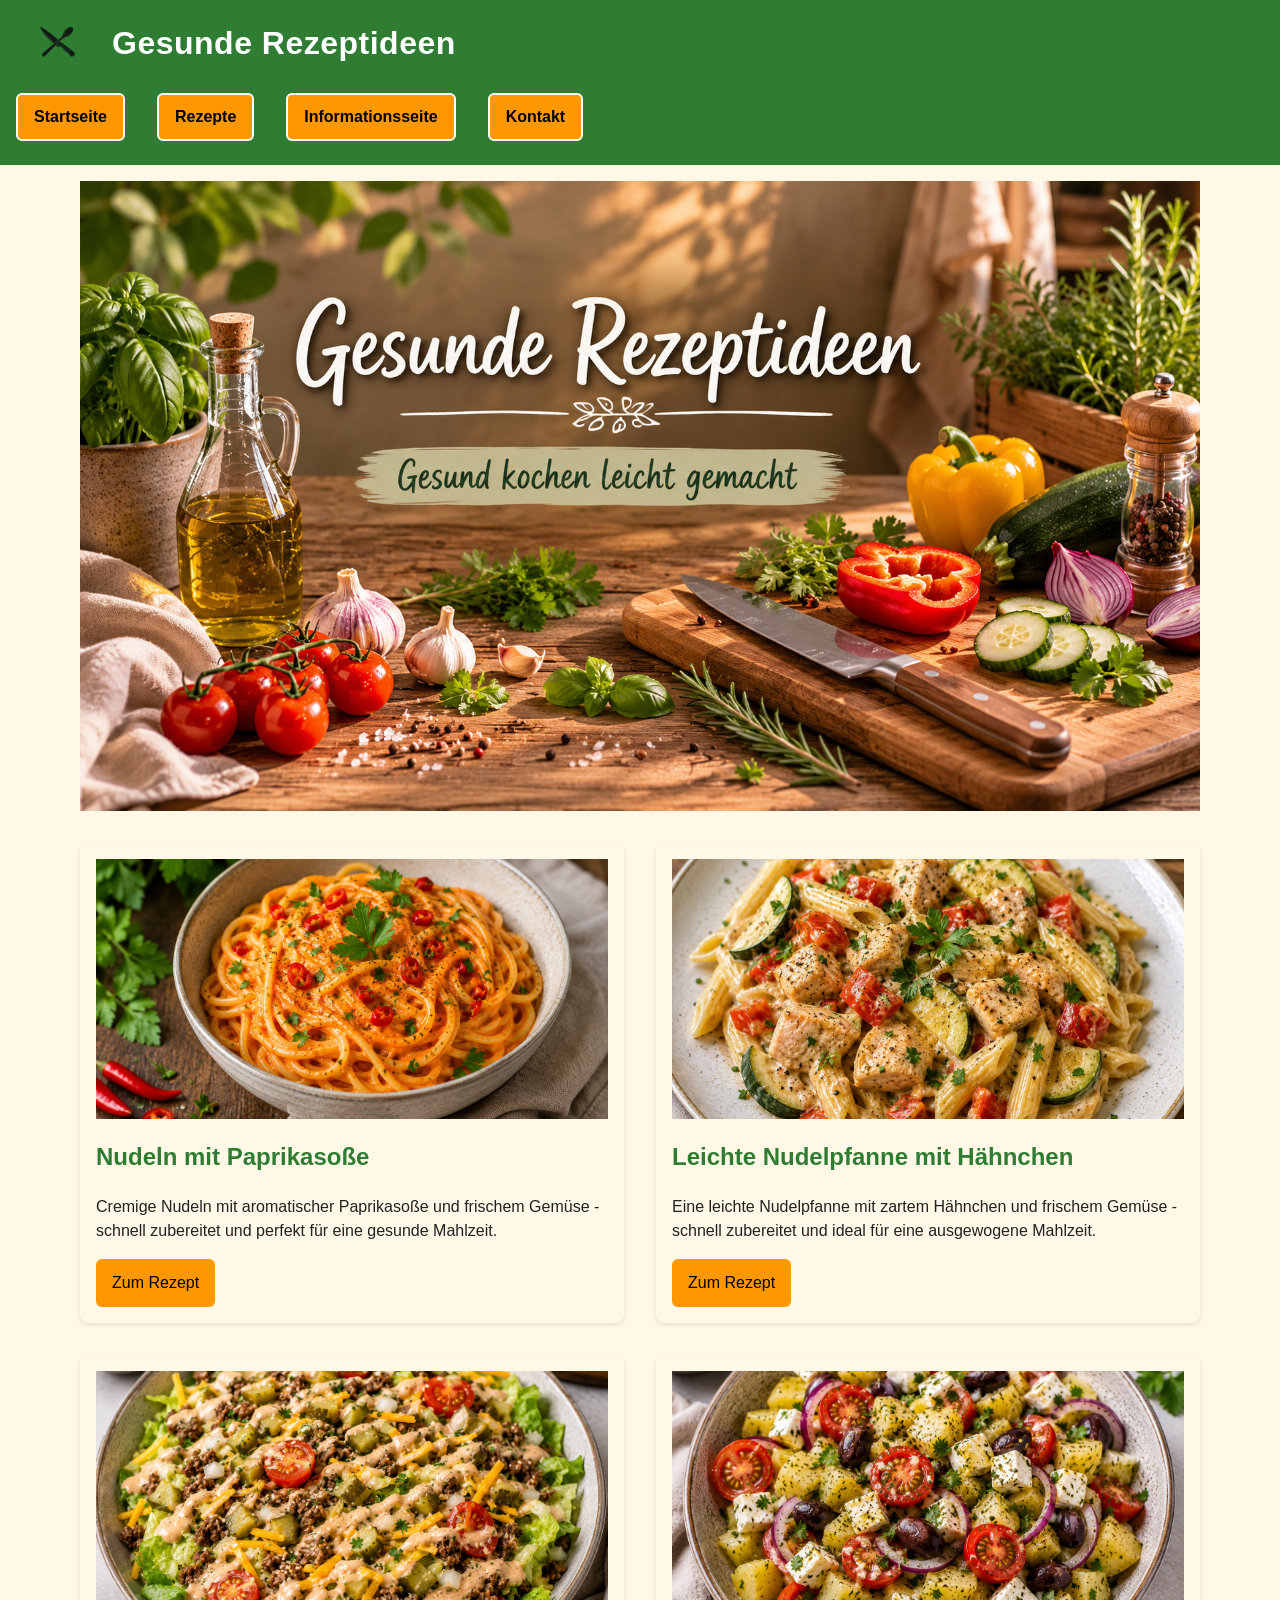
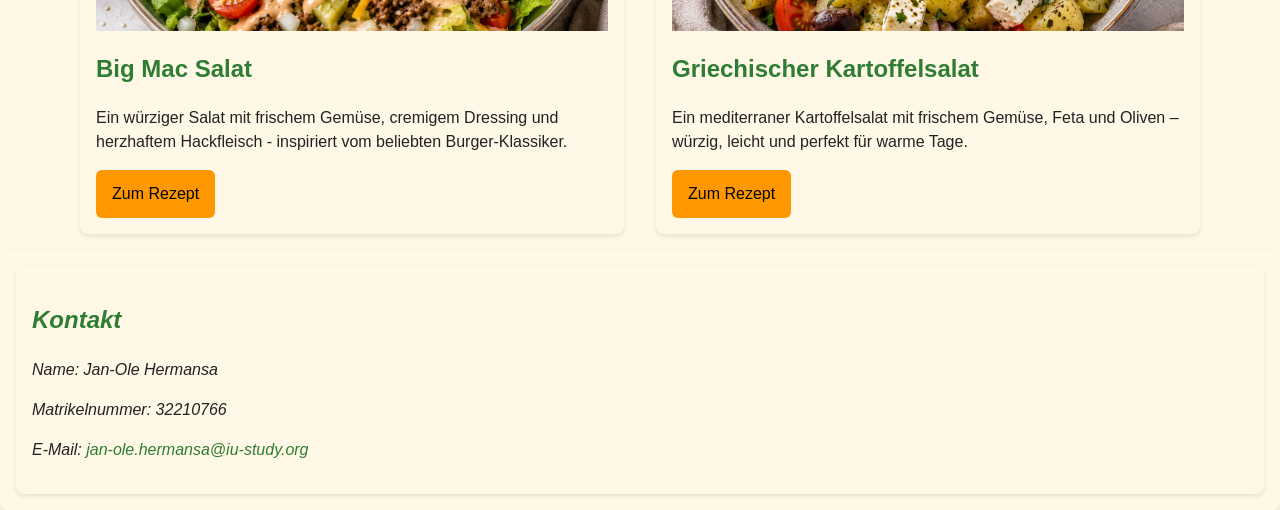
==== commit ca40dd21: "Add aria-labels to recipe links for improved accessibility" ====
--- a/index.html
+++ b/index.html
@@ -33,7 +33,7 @@
                         für eine gesunde Mahlzeit.
                     </p>
 
-                    <a href="Rezeptseiten/rezept_1.html">
+                    <a href="Rezeptseiten/rezept_1.html" aria-label="Zum Rezept Nudeln mit Paprikasoße">
                         Zum Rezept
                     </a>
                 </div>
@@ -51,7 +51,7 @@
                         eine ausgewogene Mahlzeit.
                     </p>
 
-                    <a href="Rezeptseiten/rezept_2.html">
+                    <a href="Rezeptseiten/rezept_2.html" aria-label="Zum Rezept Leichte Nudelpfanne mit Hähnchen">
                         Zum Rezept
                     </a>
                 </div>
@@ -68,7 +68,7 @@
                         vom beliebten Burger-Klassiker.
                     </p>
 
-                    <a href="Rezeptseiten/rezept_3.html">
+                    <a href="Rezeptseiten/rezept_3.html" aria-label="Zum Rezept Big Mac Salat">
                         Zum Rezept
                     </a>
                 </div>
@@ -85,7 +85,7 @@
                         für warme Tage.
                     </p>
 
-                    <a href="Rezeptseiten/rezept_4.html">
+                    <a href="Rezeptseiten/rezept_4.html" aria-label="Zum Rezept Griechischer Kartoffelsalat">
                         Zum Rezept
                     </a>
                 </div>
--- a/css/styles.css
+++ b/css/styles.css
@@ -23,6 +23,7 @@
     display: flex;
     align-items: center;
     gap: 1rem;
+    margin-bottom: 1rem;
 }
 
 .logo {
@@ -32,13 +33,18 @@
 
 header h1 {
     color: white;
+    font-size: 2rem;
     margin: 0;
+    letter-spacing: 0.5px;
 }
 
 /* Navigation */
 
-.main-navigation ul {
-    list-style: none;
+.main-navigation > ul {
+    list-style-type: none;
+    display: block;
+    flex-wrap: wrap;
+    gap: 0.75rem;
     padding: 0;
     margin: 0;
 }
@@ -47,10 +53,44 @@
     margin: 0.5rem 0;
 }
 
-.main-navigation a {
-    color: white;
+.main-navigation a,
+.main-navigation .nav-label {
+    display: inline-block;
+    padding: 0.6rem 1rem;
+    color: black;
+    background-color: #FF9800;
+    border: 2px solid white;
+    border-radius: 6px;
+    font-weight: bold;
     text-decoration: none;
 }
+
+.main-navigation a:hover, 
+.main-navigation .nav-label:hover {
+    background-color: #FFF8E7;
+    color: black;
+}
+
+/* Tablet Layout */
+
+@media (min-width: 1280px) {
+    
+    .main-navigation > ul{
+        display: flex;
+        gap: 2rem;
+        align-items: flex-start;
+    }
+    
+    .recipe-card {
+        display: grid;
+        grid-template-columns: 1fr 1fr;
+        gap: 1rem;
+        align-items: center;
+    }
+}
+
+
+/* :::::::::::: INDEX.html :::::::::::: */
 
 /* Hero-Bereich */
 
@@ -59,8 +99,8 @@
 }
 
 .hero img {
-    width: 100%;
-    height: auto;
+    max-width: 1400px;
+    margin: 0 auto 2rem auto;
 }
 
 /* Rezeptkarten */
@@ -79,18 +119,19 @@
 
 .recipe-card img {
     width: 100%;
-    height: auto;
+    height: 240px;
+    object-fit: cover;
 }
 
 .recipe-card h2 {
-    color: #2E7D32
+    color: #2E7D32;
 }
 
 .recipe-card a {
     display: inline-block;
     background-color: #FF9800;
     color: black;
-    padding: 0.75rem 1 rem;
+    padding: 0.75rem 1rem;
     border-radius: 6px;
 }
 
@@ -104,7 +145,7 @@
 }
 
 footer h2 {
-    color:#2E7D32
+    color:#2E7D32;
 }
 
 
@@ -142,3 +183,226 @@
 }
 
 
+/* Desktop Layout */
+
+@media (min-width: 1280px){
+
+    main {
+       width: 90%;
+       max-width: 1400px;
+       margin: 0 auto;
+    }
+
+    .hero {
+        margin-bottom: 2rem;
+    }
+
+    .recipe-grid {
+        grid-template-columns: 1fr 1fr;
+        gap: 2rem;
+    }
+
+    .recipe-card {
+        display: block;
+    }
+
+    .recipe-card img {
+        width: 100%;
+        height: 260px;
+        object-fit: cover;
+    }
+
+    .recipe-card a:hover {
+        background-color: #2E7D32;
+        color: white;
+    }
+}
+
+/* :::::::::::: REZEPT.html :::::::::::: */ 
+
+.recipe-page {
+    padding: 1rem;
+}
+
+.recipe {
+    display: grid;
+    gap: 1.5rem;
+}
+
+.recipe-image {
+    width: 100%;
+    height: auto;
+}
+
+.recipe-header {
+    color: white;
+}
+
+.recipe-description {
+    padding: 1rem;
+    box-shadow: 0 2px 5px rgba(0,0,0,0.1);
+}
+
+.recipe-meta {
+    font-weight: bold;
+    background-color: #C8E6C9;
+    padding: 0.75rem;
+    box-shadow: 0 2px 5px rgba(0,0,0,0.1);
+}
+
+.recipe-ingredients {
+    padding: 1rem;
+    box-shadow: 0 2px 5px rgba(0,0,0,0.1);
+}
+
+.recipe-instructions {
+    padding: 1rem;
+    box-shadow: 0 2px 5px rgba(0,0,0,0.1);
+}
+
+.recipe-notes {
+    padding: 1rem;
+    box-shadow: 0 2px 5px rgba(0,0,0,0.1);
+}
+
+.recipe-navigation {
+    display: flex;
+    gap: 1rem;
+    flex-wrap: wrap;
+}
+
+.recipe-navigation a {
+    display: inline-block;
+    background-color: #FF9800;
+    color: black;
+    padding: 0.75rem 1rem;
+    border-radius: 6px;
+}
+
+.recipe-navigation a:hover {
+    background-color: #2E7D32;
+    color: white;
+}
+
+/* Desktop Layout */
+
+@media (min-width: 1280px) {
+    .recipe {
+        display: grid;
+        grid-template-columns: 1fr 1fr;
+        gap: 1.5rem;
+        align-items: start;
+        
+    }
+
+    .recipe-image {
+        grid-column: 1;
+    }
+
+    .recipe-info {
+        grid-column: 2;
+    }
+
+    .recipe-ingredients {
+        grid-column: 1;
+    }
+
+    .recipe-instructions {
+        grid-column: 2;
+    }
+
+    .recipe-notes {
+        grid-column: 1 / -1;
+    }
+
+    .recipe-navigation {
+        grid-column: 1 / -1;
+    }
+}
+
+/* :::::::::::: INFO.html :::::::::::: */ 
+
+/* Info-Karten */
+
+.info-page {
+    display: grid;
+    gap: 2rem;
+}
+
+.info-category {
+    border: 3px solid #2E7D32;
+    border-radius: 12px;
+    overflow: hidden;
+    background-color: #FFF8E7;
+    box-shadow: 0 2px 5px rgba(0,0,0,0.1);
+}
+
+.info-category-header  {
+    position: relative;
+}
+
+.info-category-header img {
+    width: 100%;
+    height: 140px;
+    object-fit: cover;
+    display: block;
+}
+
+.info-category-header h2 {
+    position: absolute;
+    top: 50%;
+    left: 50%;
+    transform: translate(-50%, -50%);
+    margin: 0;
+    padding: 0.5rem 1rem;
+    background-color: #2E7D32;
+    color: white;
+    border: 2px solid white;
+    border-radius: 8px;
+    font-size: 1.4rem;
+    font-weight: bold;
+    text-align: center;
+}
+
+.ingredient-list {
+    display: grid;
+    gap: 1rem;
+    padding: 1rem;
+
+}
+
+.ingredient-card {
+    background-color: white;
+    padding: 1rem;
+    border: 2px solid #2E7D32;
+    border-radius: 8px;
+    
+}
+
+.info-navigation {
+    display: flex;
+    justify-content: center;
+    margin-top: 2rem;
+}
+
+.info-navigation a {
+    display: inline-block;
+    background-color: #FF9800;
+    color: black;
+    padding: 0.75rem 1rem;
+    border-radius: 6px;
+}
+
+.info-navigation a:hover {
+    background-color: #2E7D32;
+    color: white;
+}
+
+
+/* Desktop Layout */
+
+@media (min-width: 1280px) {
+    .info-page {
+        grid-template-columns: 1fr 1fr;
+    }
+}
